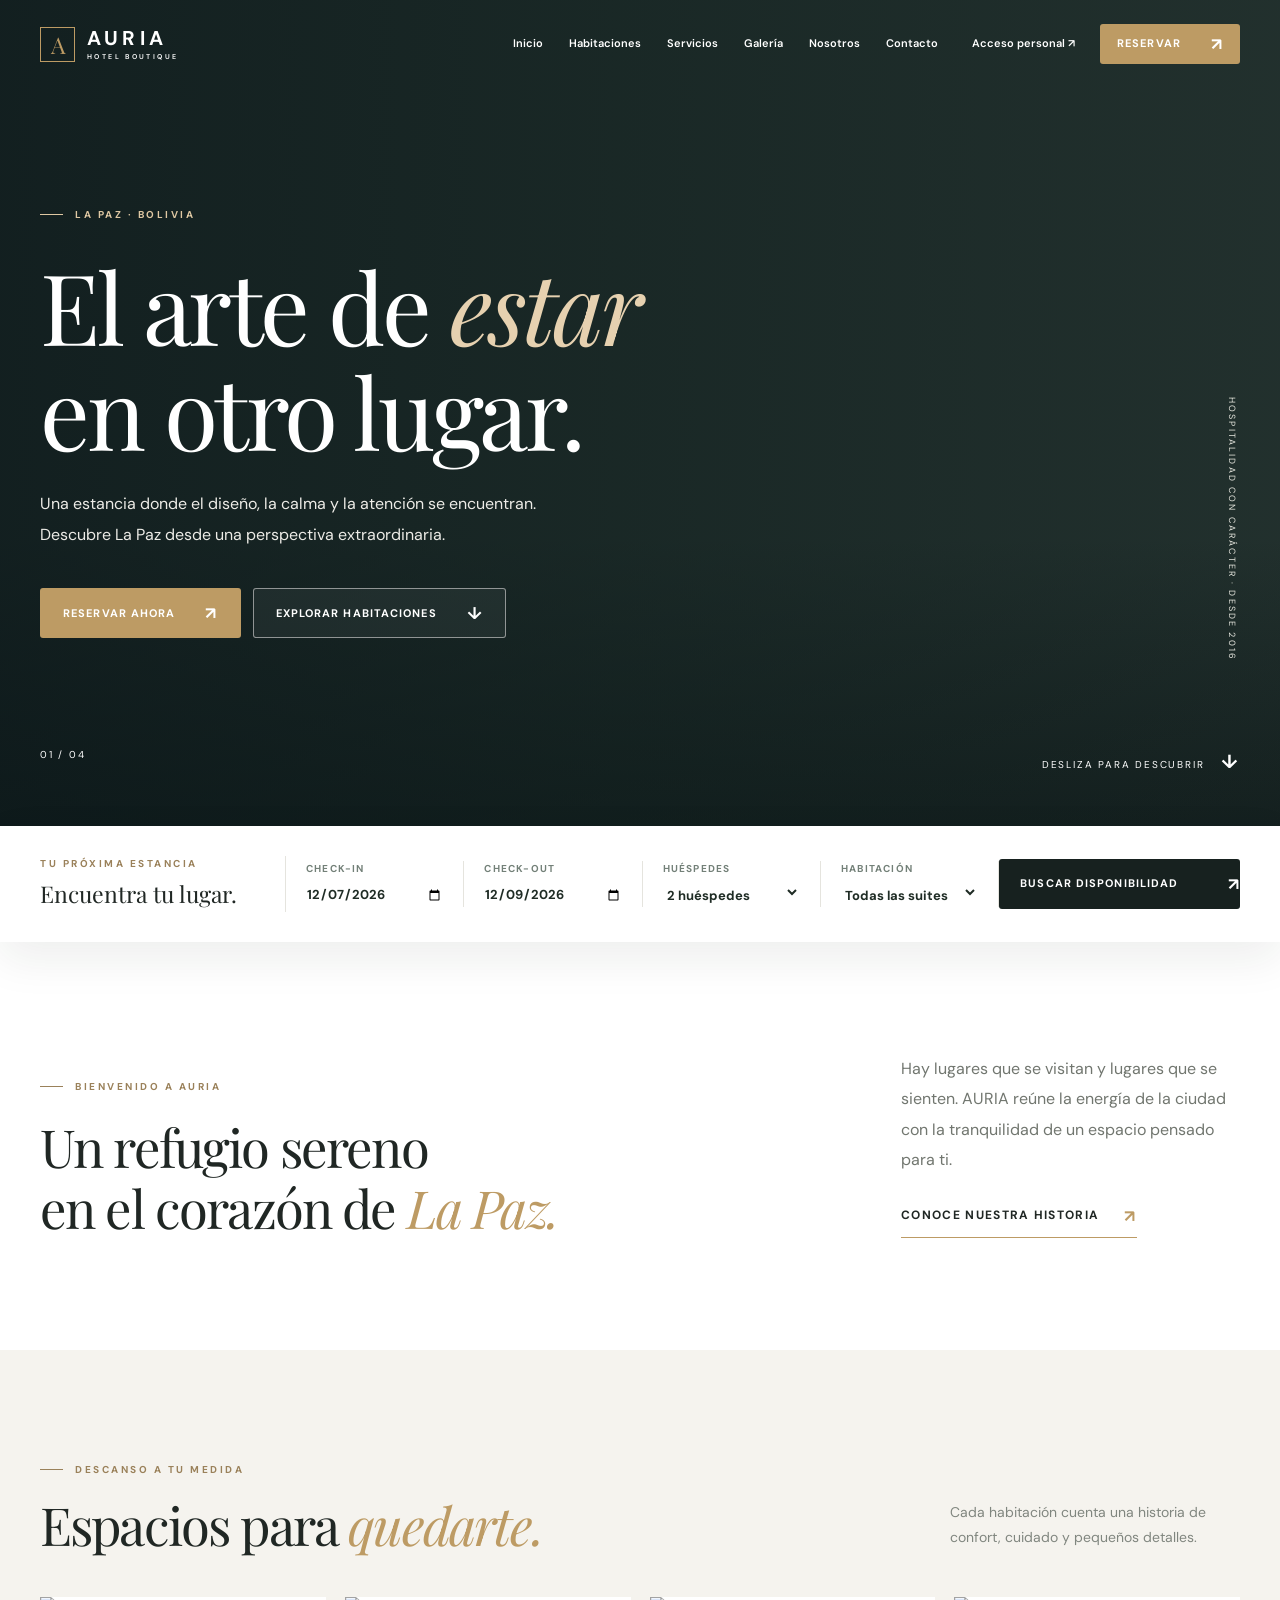
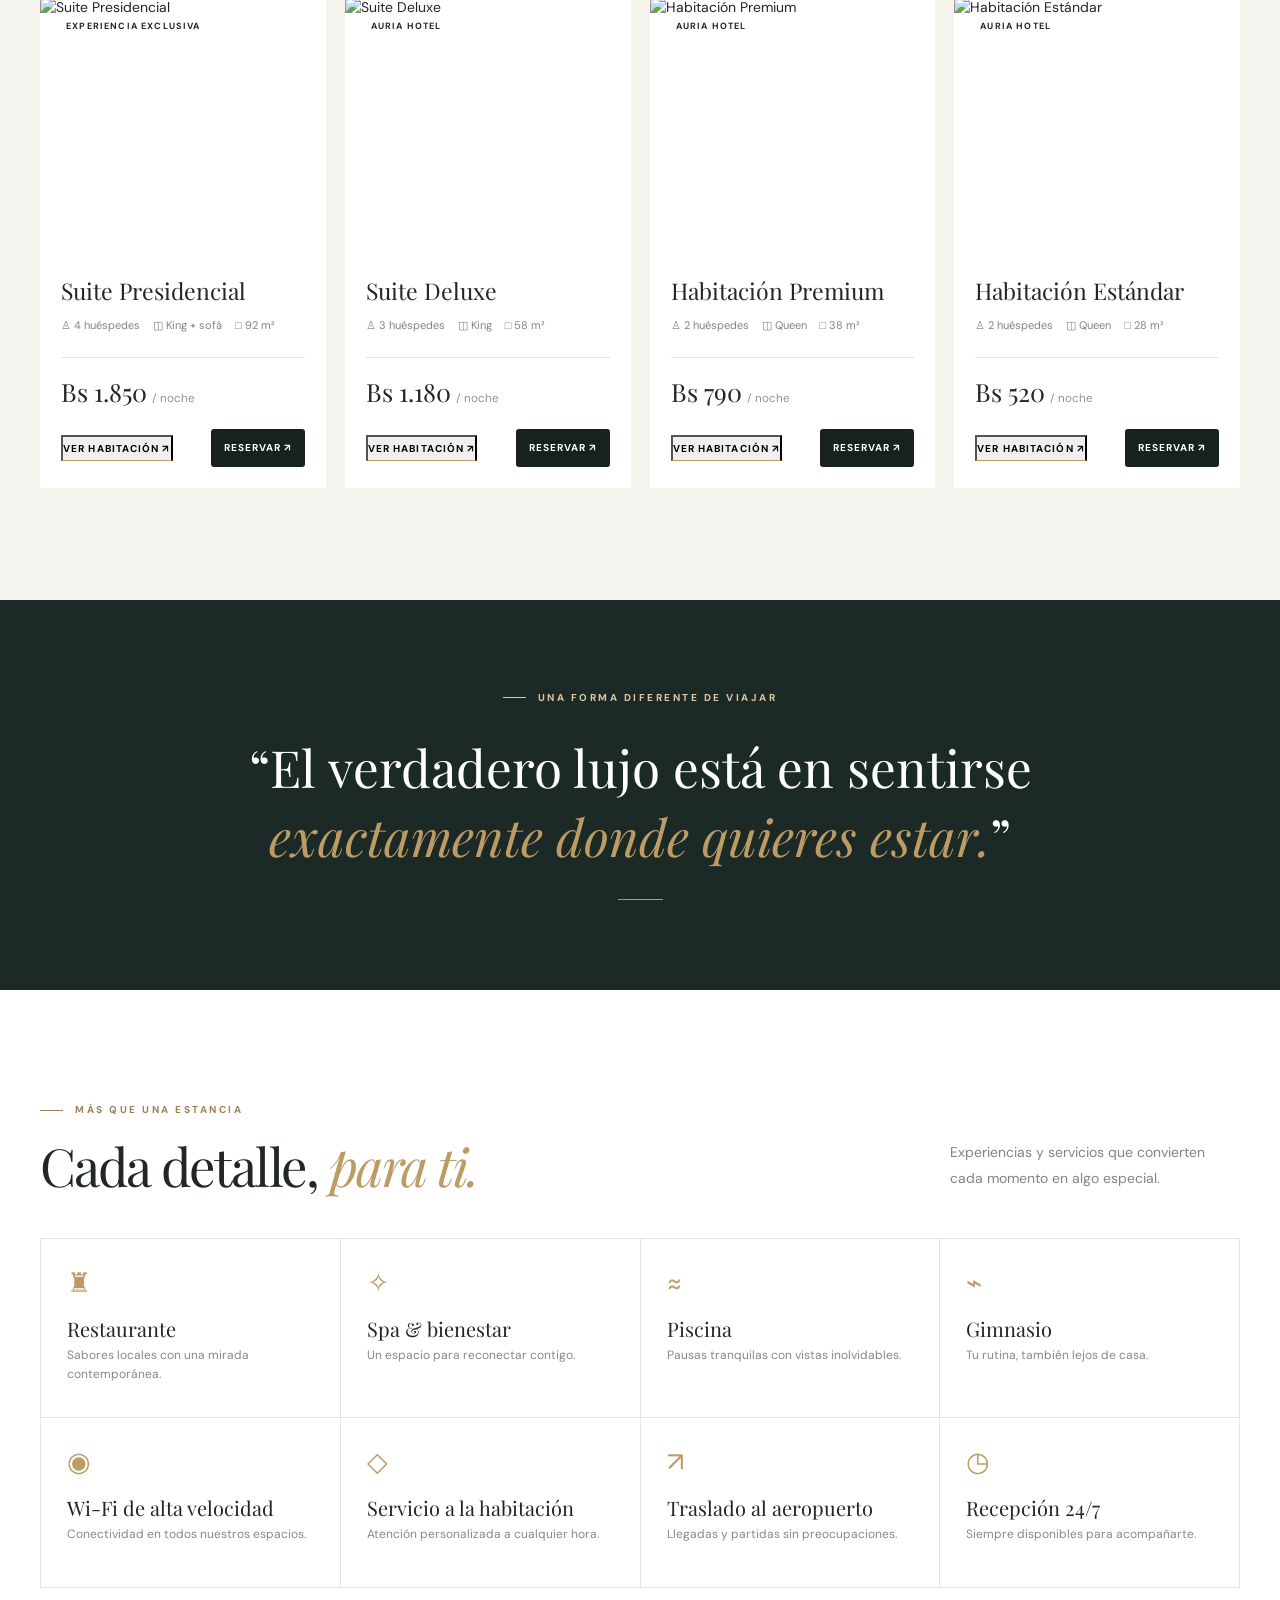
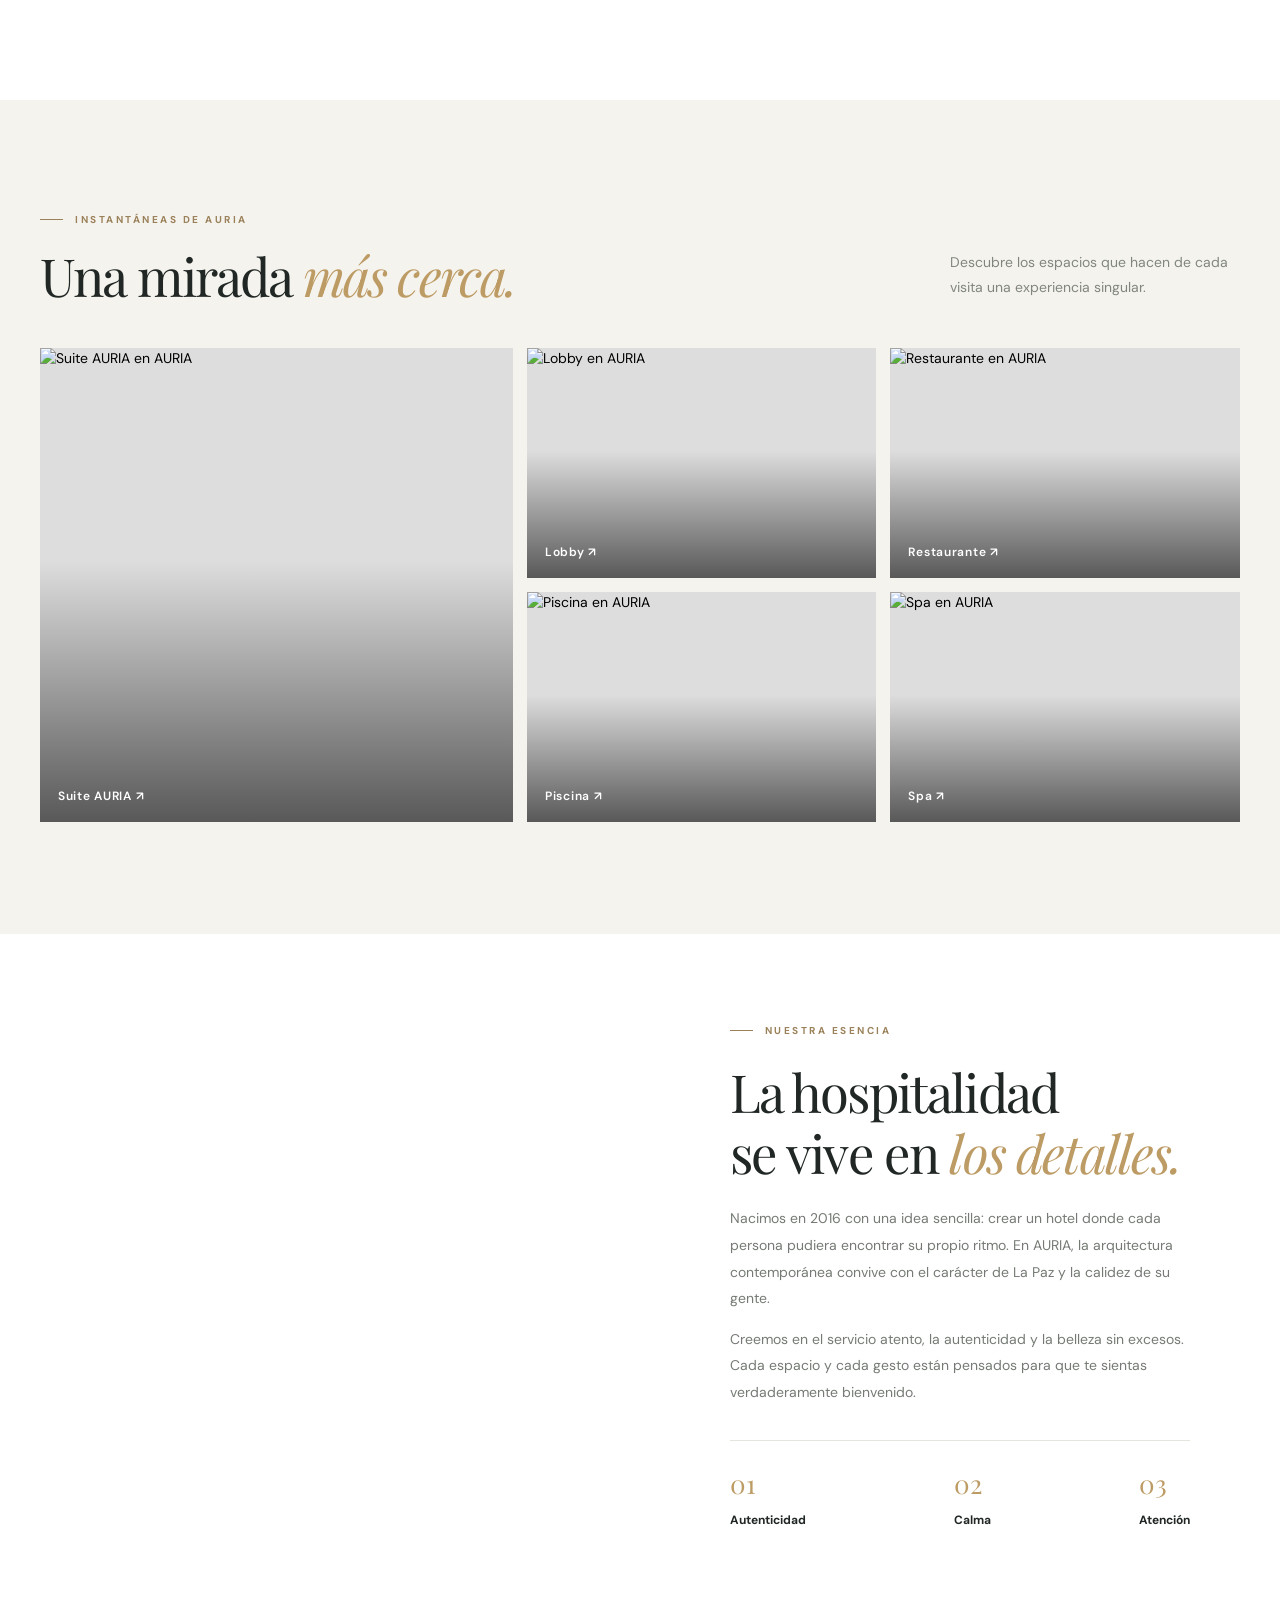
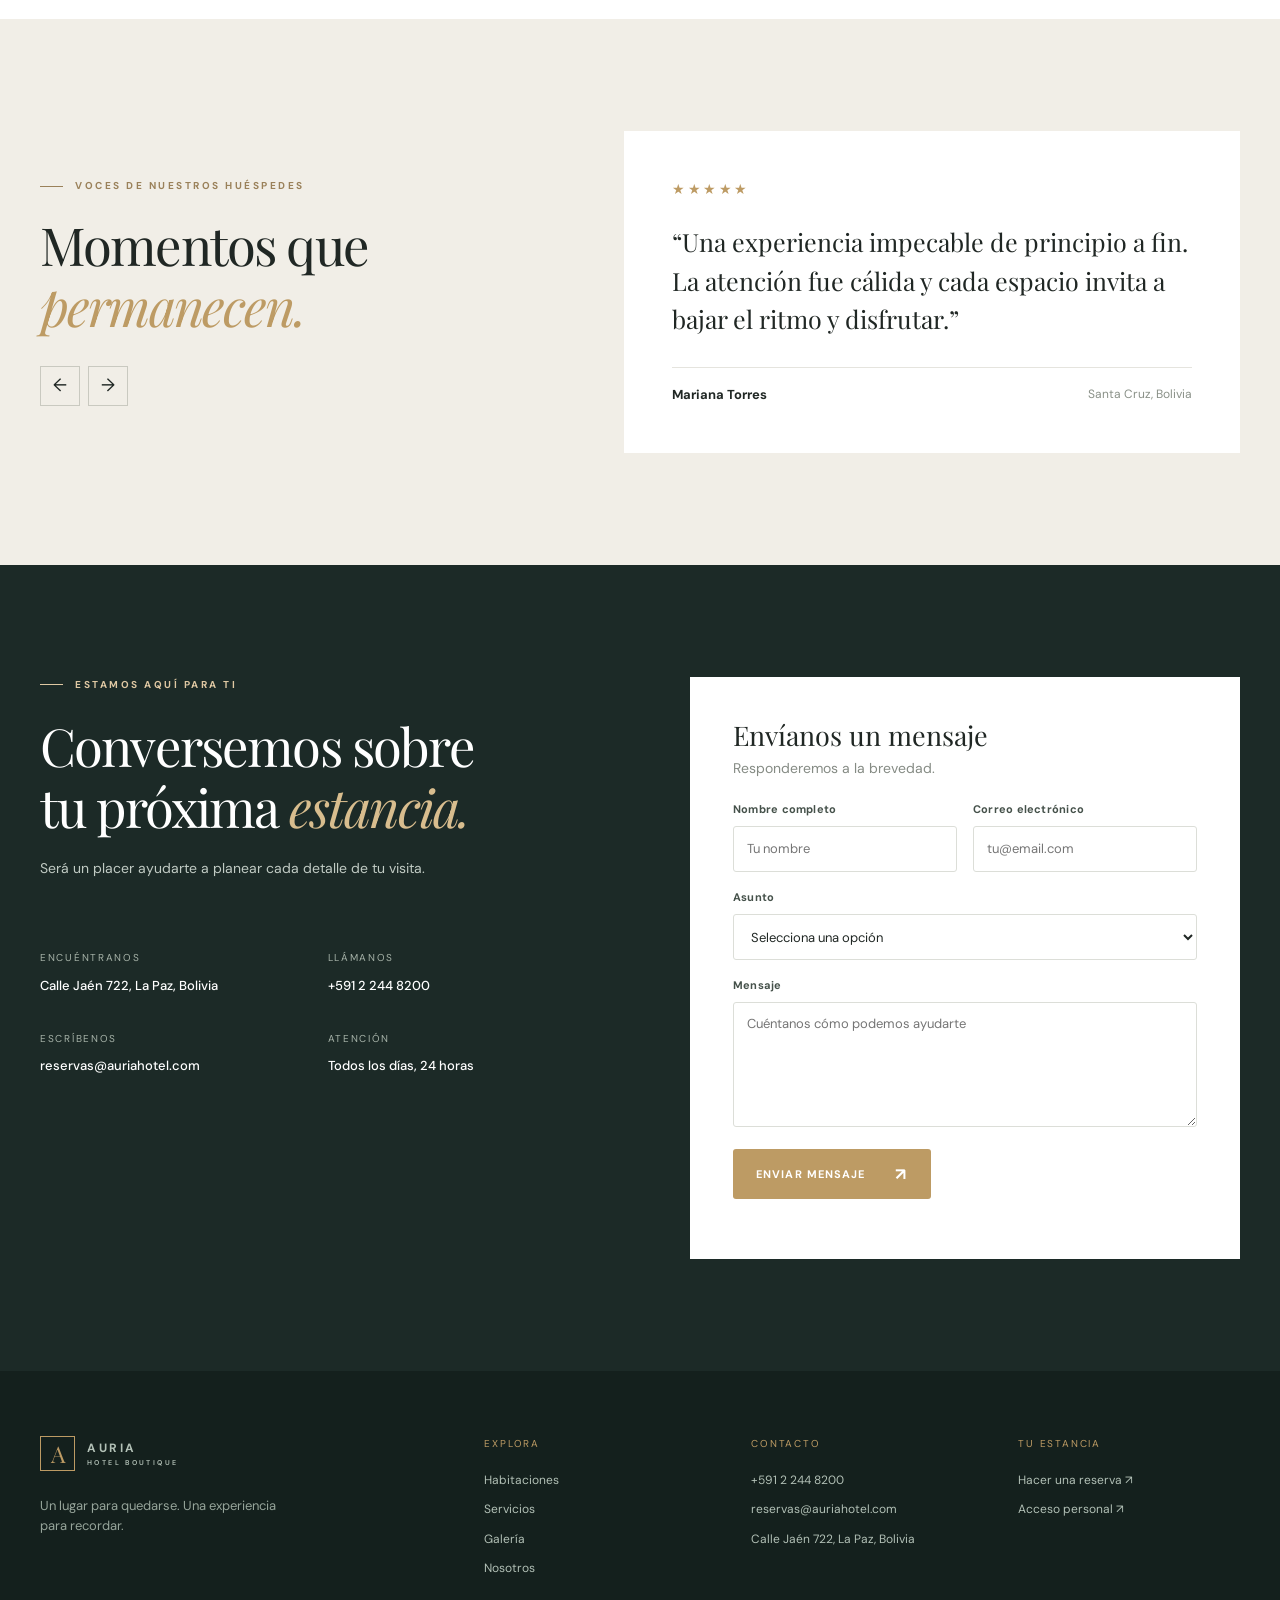
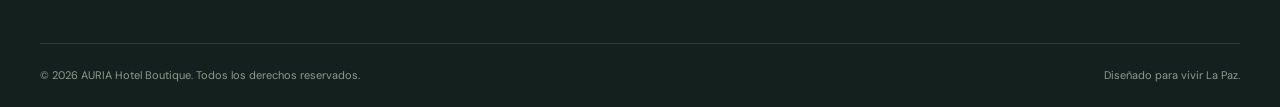
==== index.html @ b3667f04 "commit final" ====
<!doctype html>
<html lang="es"><head><meta charset="utf-8"><link rel="icon" type="image/svg+xml" href="assets/images/favicon.svg"><meta name="viewport" content="width=device-width,initial-scale=1"><meta name="theme-color" content="#17211f"><meta name="description" content="AURIA Hotel Boutique en La Paz. Una experiencia de descanso, diseño y hospitalidad."><title>AURIA — Hotel Boutique en La Paz</title><link rel="preconnect" href="https://fonts.googleapis.com"><link rel="preconnect" href="https://fonts.gstatic.com" crossorigin><link href="https://fonts.googleapis.com/css2?family=DM+Sans:wght@400;500;600;700&family=Playfair+Display:wght@400;500;600&display=swap" rel="stylesheet"><link rel="stylesheet" href="css/styles.css"><link rel="stylesheet" href="css/landing.css"></head>
<body class="landing-page">
  <header class="site-header" id="site-header"><div class="container header-inner"><a href="#inicio" class="brand" aria-label="AURIA, inicio"><span class="brand-mark">A</span><span>AURIA<small>HOTEL BOUTIQUE</small></span></a><nav class="main-nav" id="main-nav" aria-label="Navegación principal"><a href="#inicio">Inicio</a><a href="#habitaciones">Habitaciones</a><a href="#servicios">Servicios</a><a href="#galeria">Galería</a><a href="#nosotros">Nosotros</a><a href="#contacto">Contacto</a><a href="login.html" class="mobile-admin-link">Acceso personal</a></nav><div class="header-actions"><a class="staff-link" href="login.html">Acceso personal ↗</a><button class="btn btn-gold header-book" data-open-booking>Reservar <span aria-hidden="true">↗</span></button><button id="menu-toggle" class="menu-toggle" aria-label="Abrir menú" aria-expanded="false"><span></span><span></span><span></span></button></div></div></header>
  <main>
    <section class="hero" id="inicio"><div class="hero-image"></div><div class="hero-shade"></div><div class="container hero-content"><div class="eyebrow light"><span></span> LA PAZ · BOLIVIA</div><h1>El arte de <em>estar</em><br>en otro lugar.</h1><p>Una estancia donde el diseño, la calma y la atención se encuentran. Descubre La Paz desde una perspectiva extraordinaria.</p><div class="hero-actions"><button class="btn btn-gold" data-open-booking>Reservar ahora <span>↗</span></button><a class="btn btn-outline-light" href="#habitaciones">Explorar habitaciones <span>↓</span></a></div></div><div class="hero-side">HOSPITALIDAD CON CARÁCTER · DESDE 2016</div><div class="hero-bottom"><span>01 / 04</span><span>DESLIZA PARA DESCUBRIR <b>↓</b></span></div></section>
    <section class="booking-search-wrap" aria-label="Buscar disponibilidad"><form class="booking-search container" id="availability-form"><div class="search-intro"><span class="eyebrow">TU PRÓXIMA ESTANCIA</span><strong>Encuentra tu lugar.</strong></div><label>Check-in<input type="date" name="checkin" required></label><label>Check-out<input type="date" name="checkout" required></label><label>Huéspedes<select name="guests"><option value="1">1 huésped</option><option value="2" selected>2 huéspedes</option><option value="3">3 huéspedes</option><option value="4">4 huéspedes</option></select></label><label>Habitación<select name="type"><option value="">Todas las suites</option><option value="standard">Estándar</option><option value="premium">Premium</option><option value="deluxe">Suite Deluxe</option><option value="presidencial">Suite Presidencial</option></select></label><button class="btn btn-dark" type="submit">Buscar disponibilidad <span>↗</span></button></form></section>
    <section class="intro-section section-pad"><div class="container intro-grid"><div><div class="eyebrow"><span></span> BIENVENIDO A AURIA</div><h2>Un refugio sereno<br>en el corazón de <em>La Paz.</em></h2></div><div class="intro-copy"><p>Hay lugares que se visitan y lugares que se sienten. AURIA reúne la energía de la ciudad con la tranquilidad de un espacio pensado para ti.</p><a class="text-link" href="#nosotros">Conoce nuestra historia <span>↗</span></a></div></div></section>
    <section class="rooms-section section-pad" id="habitaciones"><div class="container"><div class="section-heading"><div><div class="eyebrow"><span></span> DESCANSO A TU MEDIDA</div><h2>Espacios para <em>quedarte.</em></h2></div><p>Cada habitación cuenta una historia de confort, cuidado y pequeños detalles.</p></div><div class="room-grid" id="room-grid"></div></div></section>
    <section class="quote-band"><div class="container"><span class="eyebrow light"><span></span> UNA FORMA DIFERENTE DE VIAJAR</span><p>“El verdadero lujo está en sentirse <em>exactamente donde quieres estar.</em>”</p><span class="quote-rule"></span></div></section>
    <section class="services-section section-pad" id="servicios"><div class="container"><div class="section-heading"><div><div class="eyebrow"><span></span> MÁS QUE UNA ESTANCIA</div><h2>Cada detalle, <em>para ti.</em></h2></div><p>Experiencias y servicios que convierten cada momento en algo especial.</p></div><div class="services-grid" id="services-grid"></div></div></section>
    <section class="gallery-section section-pad" id="galeria"><div class="container"><div class="section-heading"><div><div class="eyebrow"><span></span> INSTANTÁNEAS DE AURIA</div><h2>Una mirada <em>más cerca.</em></h2></div><p>Descubre los espacios que hacen de cada visita una experiencia singular.</p></div><div class="gallery-grid" id="gallery-grid"></div></div></section>
    <section class="about-section" id="nosotros"><div class="about-image" role="img" aria-label="Interior sereno del hotel AURIA"></div><div class="about-content"><div class="eyebrow"><span></span> NUESTRA ESENCIA</div><h2>La hospitalidad<br>se vive en <em>los detalles.</em></h2><p>Nacimos en 2016 con una idea sencilla: crear un hotel donde cada persona pudiera encontrar su propio ritmo. En AURIA, la arquitectura contemporánea convive con el carácter de La Paz y la calidez de su gente.</p><p>Creemos en el servicio atento, la autenticidad y la belleza sin excesos. Cada espacio y cada gesto están pensados para que te sientas verdaderamente bienvenido.</p><div class="about-values"><div><strong>01</strong><span>Autenticidad</span></div><div><strong>02</strong><span>Calma</span></div><div><strong>03</strong><span>Atención</span></div></div></div></section>
    <section class="testimonials-section section-pad"><div class="container testimonial-layout"><div><div class="eyebrow"><span></span> VOCES DE NUESTROS HUÉSPEDES</div><h2>Momentos que<br><em>permanecen.</em></h2><div class="testimonial-controls"><button id="testimonial-prev" aria-label="Testimonio anterior">←</button><button id="testimonial-next" aria-label="Siguiente testimonio">→</button></div></div><div class="testimonial-card" id="testimonial-card"></div></div></section>
    <section class="contact-section section-pad" id="contacto"><div class="container contact-grid"><div><div class="eyebrow light"><span></span> ESTAMOS AQUÍ PARA TI</div><h2>Conversemos sobre<br>tu próxima <em>estancia.</em></h2><p>Será un placer ayudarte a planear cada detalle de tu visita.</p><div class="contact-details"><div><span>ENCUÉNTRANOS</span><strong>Calle Jaén 722, La Paz, Bolivia</strong></div><div><span>LLÁMANOS</span><a href="tel:+59122448200">+591 2 244 8200</a></div><div><span>ESCRÍBENOS</span><a href="mailto:reservas@auriahotel.com">reservas@auriahotel.com</a></div><div><span>ATENCIÓN</span><strong>Todos los días, 24 horas</strong></div></div></div><form id="contact-form" class="contact-form"><h3>Envíanos un mensaje</h3><p>Responderemos a la brevedad.</p><div class="form-grid"><label>Nombre completo<input name="name" required placeholder="Tu nombre" minlength="2"></label><label>Correo electrónico<input name="email" type="email" required placeholder="tu@email.com"></label></div><label>Asunto<select name="subject" required><option value="">Selecciona una opción</option><option>Consulta de reserva</option><option>Servicios del hotel</option><option>Eventos</option><option>Otro</option></select></label><label>Mensaje<textarea name="message" rows="5" required minlength="10" placeholder="Cuéntanos cómo podemos ayudarte"></textarea></label><button class="btn btn-gold" type="submit">Enviar mensaje <span>↗</span></button><div class="form-feedback" id="contact-feedback" role="status"></div></form></div></section>
  </main>
  <footer class="site-footer"><div class="container footer-top"><div><a href="#inicio" class="brand footer-brand"><span class="brand-mark">A</span><span>AURIA<small>HOTEL BOUTIQUE</small></span></a><p>Un lugar para quedarse. Una experiencia para recordar.</p></div><div><span>EXPLORA</span><a href="#habitaciones">Habitaciones</a><a href="#servicios">Servicios</a><a href="#galeria">Galería</a><a href="#nosotros">Nosotros</a></div><div><span>CONTACTO</span><a href="tel:+59122448200">+591 2 244 8200</a><a href="mailto:reservas@auriahotel.com">reservas@auriahotel.com</a><a href="#contacto">Calle Jaén 722, La Paz</a></div><div><span>TU ESTANCIA</span><button data-open-booking>Hacer una reserva ↗</button><a href="login.html">Acceso personal ↗</a></div></div><div class="container footer-bottom"><span>© <span id="year"></span> AURIA Hotel Boutique. Todos los derechos reservados.</span><span>Diseñado para vivir La Paz.</span></div></footer>
  <div id="modal-root"></div><div id="toasts" class="toast-host"></div><script src="js/app.js?v=4"></script><script src="js/landing.js?v=4"></script>
</body></html>
---- css/styles.css ----
:root{--ink:#202724;--forest:#17211f;--muted:#717a74;--gold:#bd9b64;--gold-light:#d8bd8e;--cream:#f5f3ee;--line:#e5e4de;--white:#fff;--serif:'Playfair Display',Georgia,serif;--sans:'DM Sans',Arial,sans-serif}*{box-sizing:border-box}html{scroll-behavior:smooth}body{margin:0;color:var(--ink);font-family:var(--sans);font-size:14px;line-height:1.55;background:var(--cream)}body.modal-open{overflow:hidden}button,input,select,textarea{font:inherit}button{cursor:pointer}a{color:inherit;text-decoration:none}img{display:block;width:100%;object-fit:cover}h1,h2,h3,p{margin-top:0}h1,h2,h3{line-height:1.16}h1,h2{font-family:var(--serif);font-weight:400;letter-spacing:-.035em}h2{font-size:clamp(36px,4.1vw,59px)}h2 em,h1 em,.quote-band em{font-weight:400;color:var(--gold);font-style:italic}.container{width:min(100% - 80px,1320px);margin-inline:auto}.section-pad{padding:112px 0}.eyebrow{font-size:10px;font-weight:700;letter-spacing:.25em;color:#9a815a;display:flex;align-items:center;gap:12px}.eyebrow>span{width:23px;height:1px;background:currentColor}.eyebrow.light{color:#dfc8a3}.btn{display:inline-flex;align-items:center;justify-content:space-between;gap:30px;min-height:50px;padding:0 22px;border:1px solid transparent;border-radius:3px;font-size:11px;letter-spacing:.1em;text-transform:uppercase;font-weight:700;transition:background .2s,transform .2s,color .2s}.btn:hover{transform:translateY(-2px)}.btn span{font-size:17px;line-height:1}.btn-gold{background:var(--gold);color:#fff}.btn-gold:hover{background:#a9854e}.btn-dark{background:var(--forest);color:white}.btn-dark:hover{background:#354640}.btn-outline-light{border-color:#c9c9c9aa;color:#fff;background:#ffffff0d}.btn-outline-light:hover{background:#ffffff24}.text-link{display:inline-flex;align-items:center;gap:25px;border-bottom:1px solid var(--gold);padding-bottom:8px;font-size:12px;text-transform:uppercase;letter-spacing:.11em;font-weight:700}.text-link span{font-size:17px;color:var(--gold)}input,select,textarea{width:100%;border:1px solid #dcded8;background:#fff;border-radius:3px;min-height:46px;padding:11px 13px;color:var(--ink);outline:none;transition:border .2s,box-shadow .2s}input:focus,select:focus,textarea:focus{border-color:var(--gold);box-shadow:0 0 0 3px #bd9b6426}textarea{resize:vertical}label{display:block;font-size:11px;font-weight:700;letter-spacing:.02em;color:#45514a}label input,label select,label textarea{margin-top:8px;font-weight:400;font-size:13px}.form-grid{display:grid;grid-template-columns:1fr 1fr;gap:16px}.modal-backdrop{position:fixed;inset:0;z-index:200;background:#111a18aa;display:flex;align-items:center;justify-content:center;padding:20px;overflow:auto}.modal-panel{position:relative;width:min(100%,660px);max-height:min(90vh,900px);overflow:auto;background:#fff;border-radius:5px;box-shadow:0 24px 70px #0004}.modal-close{position:absolute;z-index:2;top:15px;right:15px;width:35px;height:35px;background:#fff;border:1px solid var(--line);border-radius:50%;font-size:19px;line-height:1}.modal-body{padding:32px}.modal-body h2{font-size:33px;margin:8px 0 10px}.modal-body p{color:var(--muted)}.modal-form{display:grid;gap:16px;margin-top:24px}.modal-form .form-grid{gap:14px}.modal-actions{display:flex;justify-content:flex-end;gap:10px;margin-top:10px}.btn-subtle{background:#f5f5f2;border-color:#e5e5e1;color:var(--ink)}.toast-host{position:fixed;right:22px;bottom:22px;z-index:300;display:grid;gap:9px;width:min(360px,calc(100vw - 30px))}.toast{padding:14px 18px;background:#1c332a;color:white;border-left:3px solid var(--gold);box-shadow:0 8px 25px #0003;border-radius:3px;font-size:13px;animation:slide-in .2s ease}.toast.error{background:#6c2e2e;border-color:#e6a098}@keyframes slide-in{from{opacity:0;transform:translateY(12px)}to{opacity:1;transform:translateY(0)}}.status{display:inline-flex;align-items:center;gap:6px;border-radius:2px;padding:5px 9px;font-size:11px;font-weight:700;white-space:nowrap}.status::before{content:'';width:5px;height:5px;border-radius:50%;background:currentColor}.status-confirmada,.status-disponible,.status-activo{background:#e9f2ec;color:#348154}.status-pendiente,.status-limpieza{background:#fff5df;color:#a47823}.status-cancelada,.status-mantenimiento,.status-inactivo{background:#fbe9e7;color:#a65751}.status-completada,.status-ocupada{background:#e8edf4;color:#516b88}.empty-state{padding:50px;text-align:center;color:var(--muted);background:#fff;border:1px solid var(--line)}.empty-state strong{display:block;color:var(--ink);font-family:var(--serif);font-size:22px;font-weight:400;margin-bottom:5px}button:focus-visible,a:focus-visible{outline:3px solid var(--gold);outline-offset:2px}@media(max-width:700px){.container{width:min(100% - 36px,1320px)}.section-pad{padding:72px 0}.form-grid{grid-template-columns:1fr}.modal-body{padding:24px}.modal-actions{flex-wrap:wrap}.btn{gap:18px}}
---- css/landing.css ----
.site-header{height:88px;position:absolute;top:0;left:0;right:0;z-index:50;color:#fff;transition:background .25s,box-shadow .25s}.site-header.scrolled{position:fixed;background:#17211ff2;box-shadow:0 8px 25px #0002}.header-inner{height:100%;display:flex;align-items:center;justify-content:space-between;gap:34px}.brand{display:inline-flex;align-items:center;gap:12px;color:inherit;letter-spacing:.21em;font-weight:700;font-size:20px;line-height:1}.brand-mark{display:grid;place-items:center;width:35px;height:35px;border:1px solid var(--gold);font-family:var(--serif);font-size:23px;font-weight:400;letter-spacing:0;color:var(--gold)}.brand small{display:block;margin-top:5px;font-size:7px;letter-spacing:.34em;font-weight:600}.main-nav{display:flex;align-items:center;gap:26px;margin-left:auto}.main-nav a,.staff-link{font-size:11px;font-weight:600;transition:color .2s}.main-nav a:hover,.staff-link:hover{color:var(--gold-light)}.header-actions{display:flex;align-items:center;gap:25px}.header-book{min-height:40px;padding:0 16px}.mobile-admin-link,.menu-toggle{display:none!important}.hero{min-height:750px;height:92vh;max-height:980px;position:relative;color:#fff;background:#263532;overflow:hidden}.hero-image{position:absolute;inset:0;background:url('https://images.unsplash.com/photo-1542314831-068cd1dbfeeb?w=2200&q=88') center/cover;transform:scale(1.015)}.hero-shade{position:absolute;inset:0;background:linear-gradient(90deg,#0b1719b8 0%,#0d1b1a80 48%,#0c17152a 100%),linear-gradient(0deg,#0d1718a6 0%,transparent 35%)}.hero-content{position:relative;z-index:1;padding-top:clamp(190px,23vh,265px)}.hero h1{font-size:clamp(57px,7.7vw,116px);line-height:1.07;margin:30px 0 26px;max-width:1000px}.hero h1 em{color:#e6d1b0}.hero-content p{max-width:520px;color:#edece7;font-size:16px;line-height:1.9}.hero-actions{display:flex;gap:12px;margin-top:38px}.hero-side{position:absolute;right:42px;top:48%;writing-mode:vertical-rl;letter-spacing:.24em;font-size:9px;color:#e8e8e0;z-index:1}.hero-bottom{position:absolute;z-index:1;bottom:52px;left:max(40px,calc((100vw - 1320px)/2));right:max(40px,calc((100vw - 1320px)/2));display:flex;justify-content:space-between;font-size:10px;letter-spacing:.18em}.hero-bottom b{font-size:19px;margin-left:12px}.booking-search-wrap{position:relative;z-index:3;margin-top:-2px;background:var(--white);box-shadow:0 16px 45px #1a201414}.booking-search{display:grid;grid-template-columns:1.38fr repeat(4,1fr) 1.35fr;align-items:center;gap:0;min-height:116px}.booking-search>*{padding:0 20px;border-right:1px solid var(--line)}.booking-search>*:first-child{padding-left:0}.booking-search>*:last-child{border-right:0;padding-right:0}.search-intro strong{display:block;font-family:var(--serif);font-size:23px;font-weight:400;margin-top:4px}.booking-search label{font-size:10px;text-transform:uppercase;letter-spacing:.12em;color:#738078}.booking-search input,.booking-search select{border:0;padding:7px 0 0;margin:0;min-height:30px;box-shadow:none!important;color:#1f2c25;font-size:13px;font-weight:700;letter-spacing:0;text-transform:none;background:transparent}.booking-search .btn{width:100%;white-space:nowrap}.intro-section{background:#fff}.intro-grid{display:grid;grid-template-columns:1.4fr .6fr;gap:70px;align-items:end}.intro-grid h2{margin:22px 0 0}.intro-copy p{font-size:16px;line-height:1.9;color:#71766f;margin-bottom:27px}.rooms-section{background:var(--cream)}.section-heading{display:flex;align-items:end;justify-content:space-between;gap:30px;margin-bottom:42px}.section-heading h2{margin:17px 0 0}.section-heading>p{max-width:290px;color:#80867f;font-size:14px;line-height:1.8;margin:0 0 5px}.room-grid{display:grid;grid-template-columns:repeat(4,1fr);gap:19px}.room-card{background:white;min-width:0}.room-card-img{height:260px;overflow:hidden;position:relative}.room-card-img img{height:100%;transition:transform .4s}.room-card:hover img{transform:scale(1.05)}.room-card-img span{position:absolute;left:16px;top:16px;padding:7px 10px;background:#fffffff0;font-size:9px;letter-spacing:.13em;font-weight:700}.room-card-content{padding:21px}.room-card h3{font-family:var(--serif);font-weight:400;font-size:23px;margin:0 0 12px}.room-meta{display:flex;gap:13px;color:#7d857d;font-size:11px;flex-wrap:wrap}.room-price{display:flex;align-items:baseline;gap:5px;margin:23px 0 17px;border-top:1px solid var(--line);padding-top:15px}.room-price strong{font-family:var(--serif);font-size:25px;font-weight:400}.room-price small{color:#91968d}.room-actions{display:flex;align-items:center;justify-content:space-between;gap:10px}.room-actions .btn{min-height:38px;padding:0 12px;font-size:10px}.room-actions .text-link{font-size:10px;gap:7px;padding:4px 0}.quote-band{background:#1c2a27;color:white;text-align:center;padding:90px 0}.quote-band .eyebrow{justify-content:center}.quote-band p{font-family:var(--serif);font-size:clamp(30px,4vw,53px);line-height:1.35;max-width:830px;margin:28px auto}.quote-rule{width:45px;height:1px;background:var(--gold);display:block;margin:auto}.services-section{background:#fff}.services-grid{display:grid;grid-template-columns:repeat(4,1fr);border-top:1px solid var(--line);border-left:1px solid var(--line)}.service-item{padding:30px 26px 34px;min-height:170px;border-right:1px solid var(--line);border-bottom:1px solid var(--line)}.service-icon{font-size:27px;color:var(--gold);line-height:1}.service-item h3{font-family:var(--serif);font-size:20px;font-weight:400;margin:21px 0 6px}.service-item p{font-size:12px;color:#858a82;margin:0}.gallery-section{background:var(--cream)}.gallery-grid{display:grid;grid-template-columns:1.15fr .85fr .85fr;grid-template-rows:230px 230px;gap:14px}.gallery-item{border:0;padding:0;position:relative;overflow:hidden;background:#ddd;text-align:left}.gallery-item:first-child{grid-row:span 2}.gallery-item img{height:100%;transition:transform .35s}.gallery-item:hover img{transform:scale(1.04)}.gallery-item::after{content:'';position:absolute;inset:45% 0 0;background:linear-gradient(transparent,#0009)}.gallery-item span{position:absolute;left:18px;bottom:16px;color:white;z-index:1;font-size:12px;font-weight:600;letter-spacing:.06em}.about-section{display:grid;grid-template-columns:1fr 1fr;background:#fff}.about-image{min-height:650px;background:url('https://images.unsplash.com/photo-1611892440504-42a792e24d32?w=1300&q=85') center/cover}.about-content{padding:clamp(50px,7vw,110px);display:flex;flex-direction:column;justify-content:center}.about-content h2{margin:22px 0 23px}.about-content p{max-width:560px;color:#757b74;line-height:1.9}.about-values{display:flex;justify-content:space-between;gap:15px;border-top:1px solid var(--line);margin-top:20px;padding-top:23px}.about-values div{display:grid;gap:7px}.about-values strong{font-family:var(--serif);font-size:26px;color:var(--gold);font-weight:400}.about-values span{font-size:12px;font-weight:700}.testimonials-section{background:#f1eee7}.testimonial-layout{display:grid;grid-template-columns:.9fr 1.1fr;gap:80px;align-items:center}.testimonial-layout h2{margin:20px 0 30px}.testimonial-controls{display:flex;gap:8px}.testimonial-controls button{background:transparent;border:1px solid #c9c9c0;color:var(--ink);width:40px;height:40px;font-size:18px}.testimonial-controls button:hover{background:var(--forest);color:#fff}.testimonial-card{background:#fff;padding:48px;min-height:290px}.stars{color:var(--gold);letter-spacing:.18em}.testimonial-card blockquote{font-family:var(--serif);font-size:25px;line-height:1.55;margin:22px 0 28px}.testimonial-person{border-top:1px solid var(--line);padding-top:17px;display:flex;justify-content:space-between;gap:20px}.testimonial-person strong{font-size:13px}.testimonial-person span{color:#899087;font-size:12px}.contact-section{background:#1c2a27;color:#fff}.contact-grid{display:grid;grid-template-columns:1fr 1fr;gap:100px}.contact-grid h2{margin:22px 0}.contact-grid h2 em{color:#d8bd8e}.contact-grid>div>p{color:#c1cbc4}.contact-details{display:grid;grid-template-columns:1fr 1fr;gap:35px 25px;margin-top:70px}.contact-details div{display:grid;gap:10px}.contact-details span{font-size:10px;color:#a7b3a9;letter-spacing:.17em}.contact-details strong,.contact-details a{font-size:13px;font-weight:500}.contact-form{background:#fff;color:var(--ink);padding:43px;display:grid;gap:17px}.contact-form h3{font-family:var(--serif);font-size:27px;font-weight:400;margin:0}.contact-form>p{color:#858b84;margin:-10px 0 4px}.contact-form .btn{justify-self:start}.form-feedback{color:#317253;font-size:12px}.site-footer{background:#14201d;color:#d9dfd9;padding:65px 0 0}.footer-top{display:grid;grid-template-columns:1.8fr repeat(3,1fr);gap:45px}.footer-brand{color:#fff}.footer-top p{font-size:13px;color:#96a49a;max-width:250px;margin-top:25px}.footer-top>div:not(:first-child){display:flex;flex-direction:column;gap:11px;align-items:flex-start}.footer-top>div>span{font-size:10px;letter-spacing:.18em;color:var(--gold);margin-bottom:8px}.footer-top a,.footer-top button{font-size:12px;color:#b2c0b6}.footer-top button{background:none;border:0;padding:0}.footer-top a:hover,.footer-top button:hover{color:#fff}.footer-bottom{border-top:1px solid #ffffff20;margin-top:65px;padding:23px 0;display:flex;justify-content:space-between;gap:20px;color:#8e9c91;font-size:11px}.room-detail-image{height:250px}.room-detail-image img{height:100%}.room-detail-meta{display:flex;gap:20px;flex-wrap:wrap;padding:18px 0;border-block:1px solid var(--line);margin:20px 0;color:#59645d}.room-detail-price{font-family:var(--serif);font-size:24px}.lightbox-image{width:100%;max-height:75vh;object-fit:contain;background:#111}.lightbox-caption{padding:12px 20px;background:#fff;font-weight:600}.booking-summary{background:var(--cream);padding:18px;display:grid;gap:8px}.booking-summary div{display:flex;justify-content:space-between;gap:15px}.booking-summary strong{font-size:17px}.booking-success{text-align:center;padding:45px 32px}.booking-success .success-mark{font-size:42px;color:#4b8a65}.booking-success h2{font-size:34px;margin:14px 0}.booking-success p{color:#707970}.booking-success .code{display:inline-block;background:var(--cream);font-weight:700;letter-spacing:.15em;padding:12px 20px;margin:18px 0}
@media(max-width:1200px){.main-nav{gap:16px}.staff-link{display:none}.booking-search{grid-template-columns:repeat(4,1fr) 1.3fr}.search-intro{display:none}.room-grid{grid-template-columns:repeat(2,1fr)}.room-card-img{height:300px}.contact-grid{gap:50px}}
@media(max-width:850px){.main-nav{position:fixed;top:76px;left:0;right:0;background:var(--forest);display:none;flex-direction:column;align-items:stretch;padding:20px 30px 30px;gap:0;box-shadow:0 10px 20px #0003}.main-nav.open{display:flex}.main-nav a{padding:12px;border-bottom:1px solid #ffffff1b}.mobile-admin-link{display:block!important}.menu-toggle{display:flex!important;width:34px;height:34px;background:none;border:0;padding:7px 3px;flex-direction:column;justify-content:space-around}.menu-toggle span{display:block;height:2px;background:#fff;width:100%}.site-header{height:76px}.hero{min-height:700px;height:85vh}.hero-content{padding-top:210px}.booking-search{grid-template-columns:repeat(2,1fr);gap:16px;padding-block:22px}.booking-search>*{padding:0;border:0}.booking-search .btn{grid-column:span 2}.intro-grid,.testimonial-layout,.contact-grid{grid-template-columns:1fr;gap:30px}.services-grid{grid-template-columns:repeat(2,1fr)}.about-section{grid-template-columns:1fr}.about-image{min-height:400px}.contact-details{margin-top:30px}.footer-top{grid-template-columns:repeat(2,1fr)}.gallery-grid{grid-template-rows:180px 180px}}
@media(max-width:600px){.header-actions{gap:10px}.header-book{min-height:36px;font-size:10px}.hero{min-height:650px;height:88vh}.hero-content{padding-top:188px}.hero h1{font-size:clamp(49px,12vw,72px)}.hero-content p{font-size:14px}.hero-actions{flex-wrap:wrap}.hero-side{display:none}.hero-bottom{left:18px;right:18px;bottom:25px}.hero-bottom span:last-child{display:none}.booking-search{grid-template-columns:1fr 1fr}.booking-search label{min-width:0}.section-heading{display:block}.section-heading>p{margin-top:12px}.room-grid{grid-template-columns:1fr}.room-card-img{height:280px}.services-grid{grid-template-columns:1fr 1fr}.service-item{padding:22px 16px;min-height:160px}.service-item h3{font-size:17px}.gallery-grid{grid-template-columns:1fr 1fr;grid-template-rows:180px 140px 140px}.gallery-item:first-child{grid-column:span 2;grid-row:span 1}.about-image{min-height:300px}.about-content{padding:60px 22px}.testimonial-card{padding:28px}.testimonial-card blockquote{font-size:21px}.contact-form{padding:25px}.contact-details{grid-template-columns:1fr 1fr;gap:24px 15px}.footer-top{grid-template-columns:1fr 1fr;gap:34px 18px}.footer-top>div:first-child{grid-column:span 2}.footer-bottom{display:block}.footer-bottom span{display:block;margin:6px 0}}
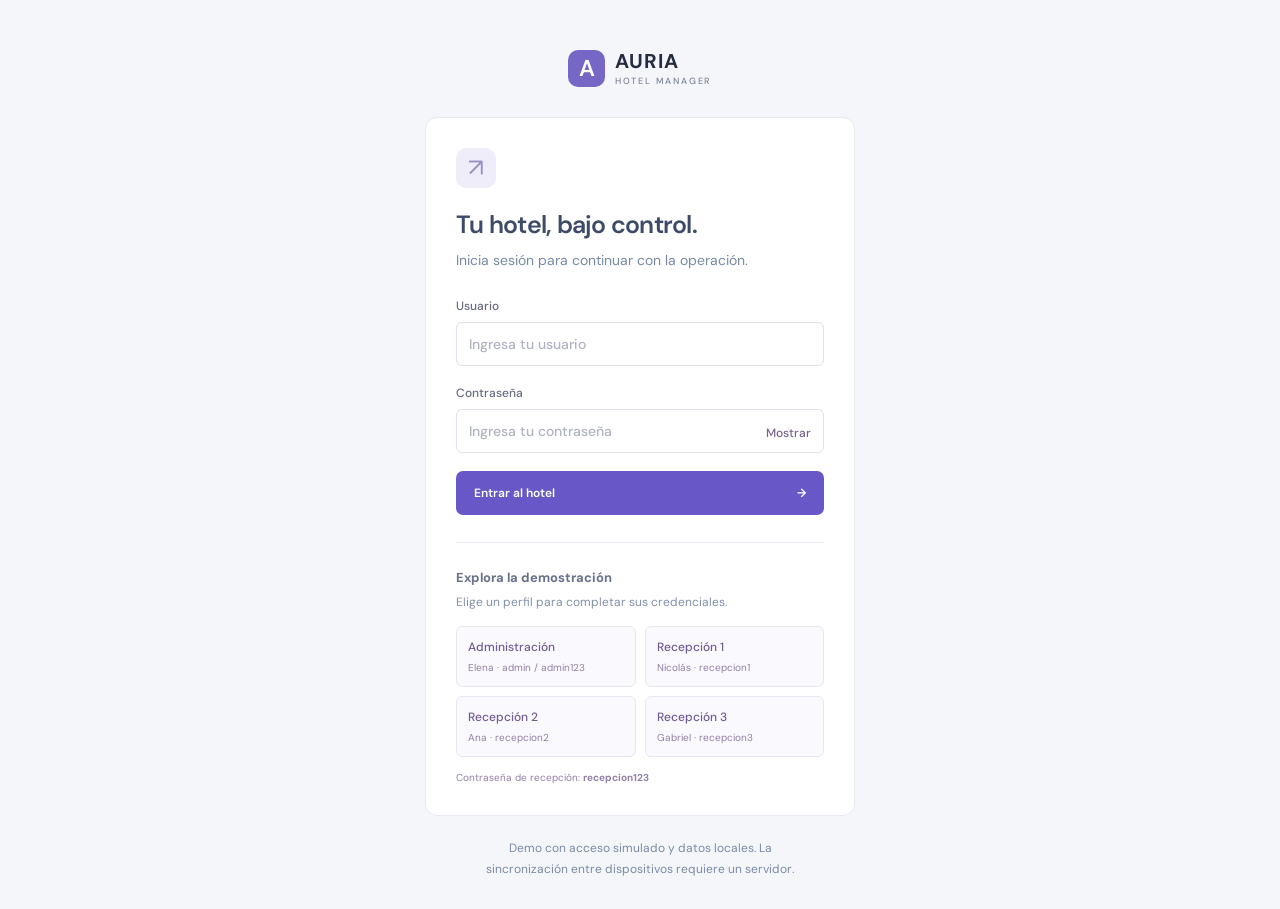
==== commit 4cc8c1b9: "Ahora si" ====
--- a/index.html
+++ b/index.html
@@ -1,19 +1 @@
-<!doctype html>
-<html lang="es"><head><meta charset="utf-8"><link rel="icon" type="image/svg+xml" href="assets/images/favicon.svg"><meta name="viewport" content="width=device-width,initial-scale=1"><meta name="theme-color" content="#17211f"><meta name="description" content="AURIA Hotel Boutique en La Paz. Una experiencia de descanso, diseño y hospitalidad."><title>AURIA — Hotel Boutique en La Paz</title><link rel="preconnect" href="https://fonts.googleapis.com"><link rel="preconnect" href="https://fonts.gstatic.com" crossorigin><link href="https://fonts.googleapis.com/css2?family=DM+Sans:wght@400;500;600;700&family=Playfair+Display:wght@400;500;600&display=swap" rel="stylesheet"><link rel="stylesheet" href="css/styles.css"><link rel="stylesheet" href="css/landing.css"></head>
-<body class="landing-page">
-  <header class="site-header" id="site-header"><div class="container header-inner"><a href="#inicio" class="brand" aria-label="AURIA, inicio"><span class="brand-mark">A</span><span>AURIA<small>HOTEL BOUTIQUE</small></span></a><nav class="main-nav" id="main-nav" aria-label="Navegación principal"><a href="#inicio">Inicio</a><a href="#habitaciones">Habitaciones</a><a href="#servicios">Servicios</a><a href="#galeria">Galería</a><a href="#nosotros">Nosotros</a><a href="#contacto">Contacto</a><a href="login.html" class="mobile-admin-link">Acceso personal</a></nav><div class="header-actions"><a class="staff-link" href="login.html">Acceso personal ↗</a><button class="btn btn-gold header-book" data-open-booking>Reservar <span aria-hidden="true">↗</span></button><button id="menu-toggle" class="menu-toggle" aria-label="Abrir menú" aria-expanded="false"><span></span><span></span><span></span></button></div></div></header>
-  <main>
-    <section class="hero" id="inicio"><div class="hero-image"></div><div class="hero-shade"></div><div class="container hero-content"><div class="eyebrow light"><span></span> LA PAZ · BOLIVIA</div><h1>El arte de <em>estar</em><br>en otro lugar.</h1><p>Una estancia donde el diseño, la calma y la atención se encuentran. Descubre La Paz desde una perspectiva extraordinaria.</p><div class="hero-actions"><button class="btn btn-gold" data-open-booking>Reservar ahora <span>↗</span></button><a class="btn btn-outline-light" href="#habitaciones">Explorar habitaciones <span>↓</span></a></div></div><div class="hero-side">HOSPITALIDAD CON CARÁCTER · DESDE 2016</div><div class="hero-bottom"><span>01 / 04</span><span>DESLIZA PARA DESCUBRIR <b>↓</b></span></div></section>
-    <section class="booking-search-wrap" aria-label="Buscar disponibilidad"><form class="booking-search container" id="availability-form"><div class="search-intro"><span class="eyebrow">TU PRÓXIMA ESTANCIA</span><strong>Encuentra tu lugar.</strong></div><label>Check-in<input type="date" name="checkin" required></label><label>Check-out<input type="date" name="checkout" required></label><label>Huéspedes<select name="guests"><option value="1">1 huésped</option><option value="2" selected>2 huéspedes</option><option value="3">3 huéspedes</option><option value="4">4 huéspedes</option></select></label><label>Habitación<select name="type"><option value="">Todas las suites</option><option value="standard">Estándar</option><option value="premium">Premium</option><option value="deluxe">Suite Deluxe</option><option value="presidencial">Suite Presidencial</option></select></label><button class="btn btn-dark" type="submit">Buscar disponibilidad <span>↗</span></button></form></section>
-    <section class="intro-section section-pad"><div class="container intro-grid"><div><div class="eyebrow"><span></span> BIENVENIDO A AURIA</div><h2>Un refugio sereno<br>en el corazón de <em>La Paz.</em></h2></div><div class="intro-copy"><p>Hay lugares que se visitan y lugares que se sienten. AURIA reúne la energía de la ciudad con la tranquilidad de un espacio pensado para ti.</p><a class="text-link" href="#nosotros">Conoce nuestra historia <span>↗</span></a></div></div></section>
-    <section class="rooms-section section-pad" id="habitaciones"><div class="container"><div class="section-heading"><div><div class="eyebrow"><span></span> DESCANSO A TU MEDIDA</div><h2>Espacios para <em>quedarte.</em></h2></div><p>Cada habitación cuenta una historia de confort, cuidado y pequeños detalles.</p></div><div class="room-grid" id="room-grid"></div></div></section>
-    <section class="quote-band"><div class="container"><span class="eyebrow light"><span></span> UNA FORMA DIFERENTE DE VIAJAR</span><p>“El verdadero lujo está en sentirse <em>exactamente donde quieres estar.</em>”</p><span class="quote-rule"></span></div></section>
-    <section class="services-section section-pad" id="servicios"><div class="container"><div class="section-heading"><div><div class="eyebrow"><span></span> MÁS QUE UNA ESTANCIA</div><h2>Cada detalle, <em>para ti.</em></h2></div><p>Experiencias y servicios que convierten cada momento en algo especial.</p></div><div class="services-grid" id="services-grid"></div></div></section>
-    <section class="gallery-section section-pad" id="galeria"><div class="container"><div class="section-heading"><div><div class="eyebrow"><span></span> INSTANTÁNEAS DE AURIA</div><h2>Una mirada <em>más cerca.</em></h2></div><p>Descubre los espacios que hacen de cada visita una experiencia singular.</p></div><div class="gallery-grid" id="gallery-grid"></div></div></section>
-    <section class="about-section" id="nosotros"><div class="about-image" role="img" aria-label="Interior sereno del hotel AURIA"></div><div class="about-content"><div class="eyebrow"><span></span> NUESTRA ESENCIA</div><h2>La hospitalidad<br>se vive en <em>los detalles.</em></h2><p>Nacimos en 2016 con una idea sencilla: crear un hotel donde cada persona pudiera encontrar su propio ritmo. En AURIA, la arquitectura contemporánea convive con el carácter de La Paz y la calidez de su gente.</p><p>Creemos en el servicio atento, la autenticidad y la belleza sin excesos. Cada espacio y cada gesto están pensados para que te sientas verdaderamente bienvenido.</p><div class="about-values"><div><strong>01</strong><span>Autenticidad</span></div><div><strong>02</strong><span>Calma</span></div><div><strong>03</strong><span>Atención</span></div></div></div></section>
-    <section class="testimonials-section section-pad"><div class="container testimonial-layout"><div><div class="eyebrow"><span></span> VOCES DE NUESTROS HUÉSPEDES</div><h2>Momentos que<br><em>permanecen.</em></h2><div class="testimonial-controls"><button id="testimonial-prev" aria-label="Testimonio anterior">←</button><button id="testimonial-next" aria-label="Siguiente testimonio">→</button></div></div><div class="testimonial-card" id="testimonial-card"></div></div></section>
-    <section class="contact-section section-pad" id="contacto"><div class="container contact-grid"><div><div class="eyebrow light"><span></span> ESTAMOS AQUÍ PARA TI</div><h2>Conversemos sobre<br>tu próxima <em>estancia.</em></h2><p>Será un placer ayudarte a planear cada detalle de tu visita.</p><div class="contact-details"><div><span>ENCUÉNTRANOS</span><strong>Calle Jaén 722, La Paz, Bolivia</strong></div><div><span>LLÁMANOS</span><a href="tel:+59122448200">+591 2 244 8200</a></div><div><span>ESCRÍBENOS</span><a href="mailto:reservas@auriahotel.com">reservas@auriahotel.com</a></div><div><span>ATENCIÓN</span><strong>Todos los días, 24 horas</strong></div></div></div><form id="contact-form" class="contact-form"><h3>Envíanos un mensaje</h3><p>Responderemos a la brevedad.</p><div class="form-grid"><label>Nombre completo<input name="name" required placeholder="Tu nombre" minlength="2"></label><label>Correo electrónico<input name="email" type="email" required placeholder="tu@email.com"></label></div><label>Asunto<select name="subject" required><option value="">Selecciona una opción</option><option>Consulta de reserva</option><option>Servicios del hotel</option><option>Eventos</option><option>Otro</option></select></label><label>Mensaje<textarea name="message" rows="5" required minlength="10" placeholder="Cuéntanos cómo podemos ayudarte"></textarea></label><button class="btn btn-gold" type="submit">Enviar mensaje <span>↗</span></button><div class="form-feedback" id="contact-feedback" role="status"></div></form></div></section>
-  </main>
-  <footer class="site-footer"><div class="container footer-top"><div><a href="#inicio" class="brand footer-brand"><span class="brand-mark">A</span><span>AURIA<small>HOTEL BOUTIQUE</small></span></a><p>Un lugar para quedarse. Una experiencia para recordar.</p></div><div><span>EXPLORA</span><a href="#habitaciones">Habitaciones</a><a href="#servicios">Servicios</a><a href="#galeria">Galería</a><a href="#nosotros">Nosotros</a></div><div><span>CONTACTO</span><a href="tel:+59122448200">+591 2 244 8200</a><a href="mailto:reservas@auriahotel.com">reservas@auriahotel.com</a><a href="#contacto">Calle Jaén 722, La Paz</a></div><div><span>TU ESTANCIA</span><button data-open-booking>Hacer una reserva ↗</button><a href="login.html">Acceso personal ↗</a></div></div><div class="container footer-bottom"><span>© <span id="year"></span> AURIA Hotel Boutique. Todos los derechos reservados.</span><span>Diseñado para vivir La Paz.</span></div></footer>
-  <div id="modal-root"></div><div id="toasts" class="toast-host"></div><script src="js/app.js?v=4"></script><script src="js/landing.js?v=4"></script>
-</body></html>
+<!doctype html><html lang="es"><head><meta charset="utf-8"><meta name="viewport" content="width=device-width,initial-scale=1"><meta name="theme-color" content="#f5f6fa"><title>AURIA · Hotel Manager</title><script>location.replace('dashboard.html'+location.hash);</script></head><body><p>Entrando al sistema de administración… <a href="dashboard.html">Abrir el panel</a></p></body></html>
